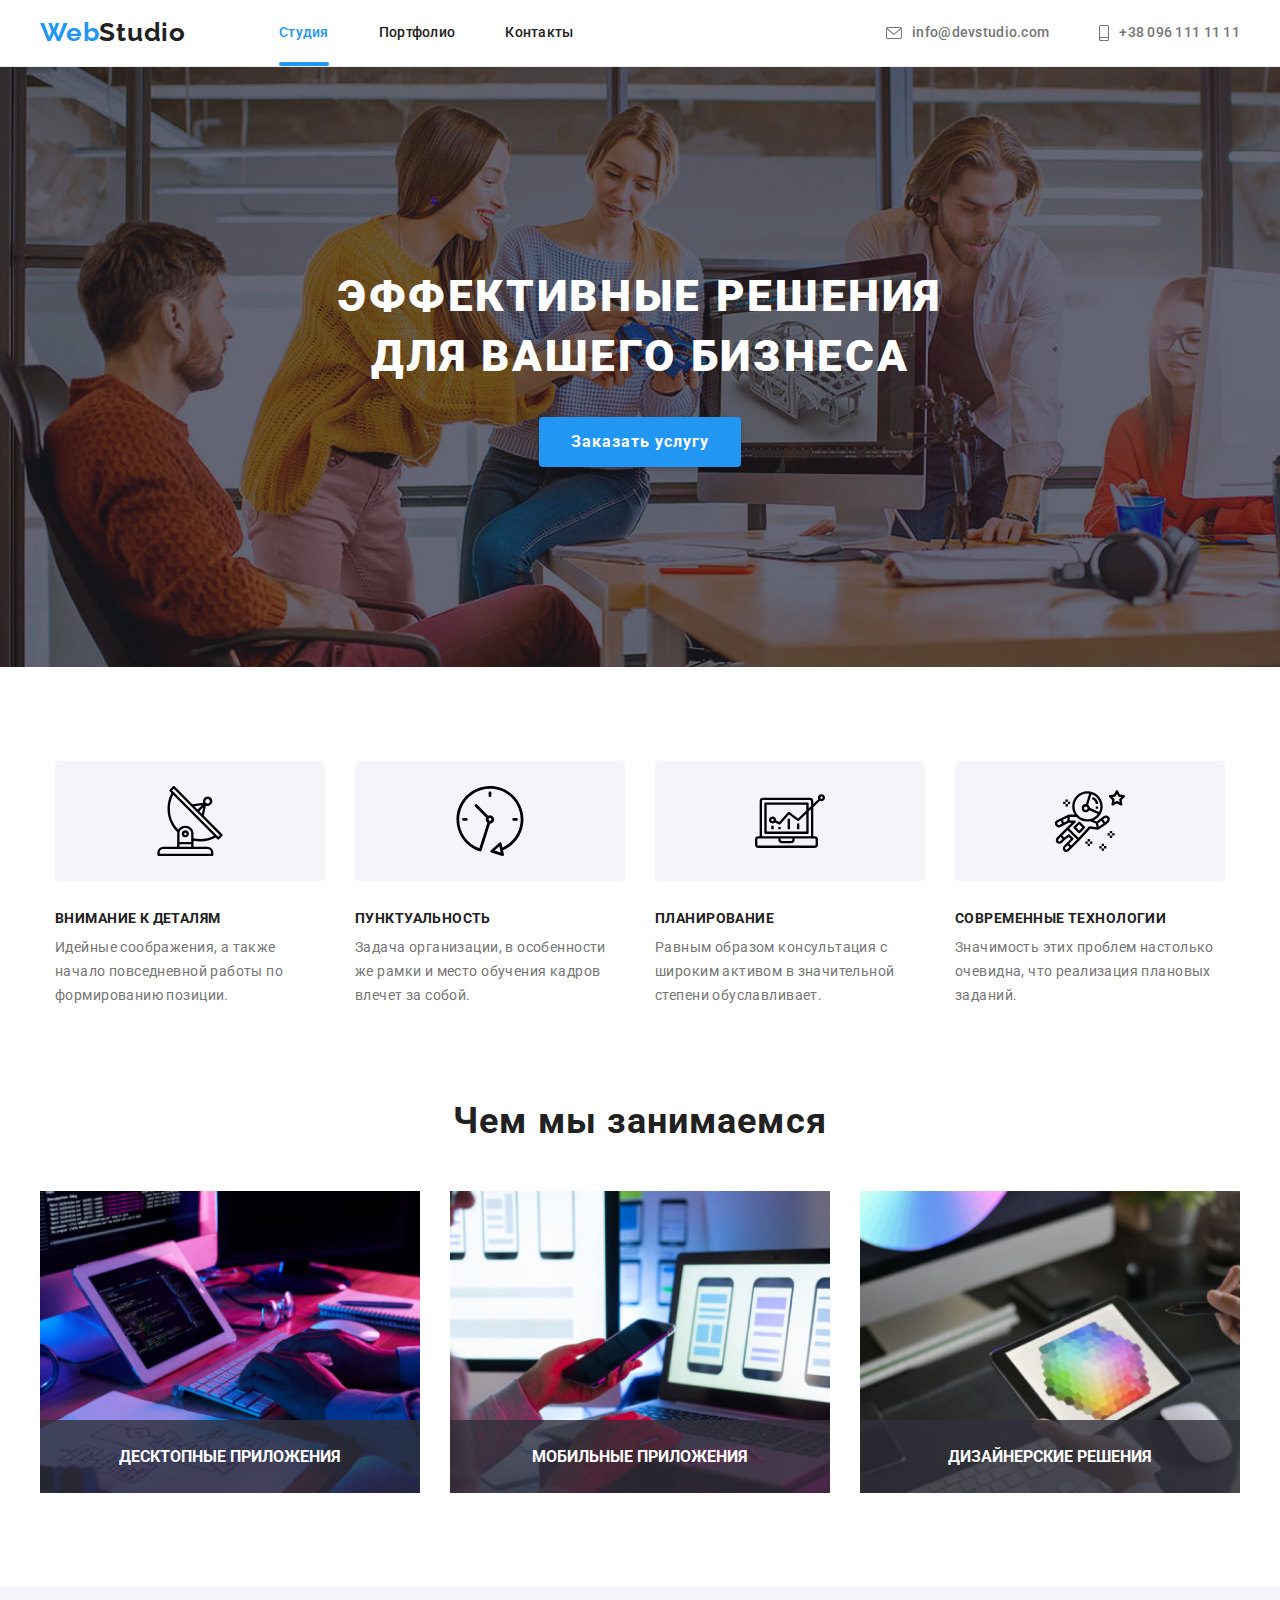
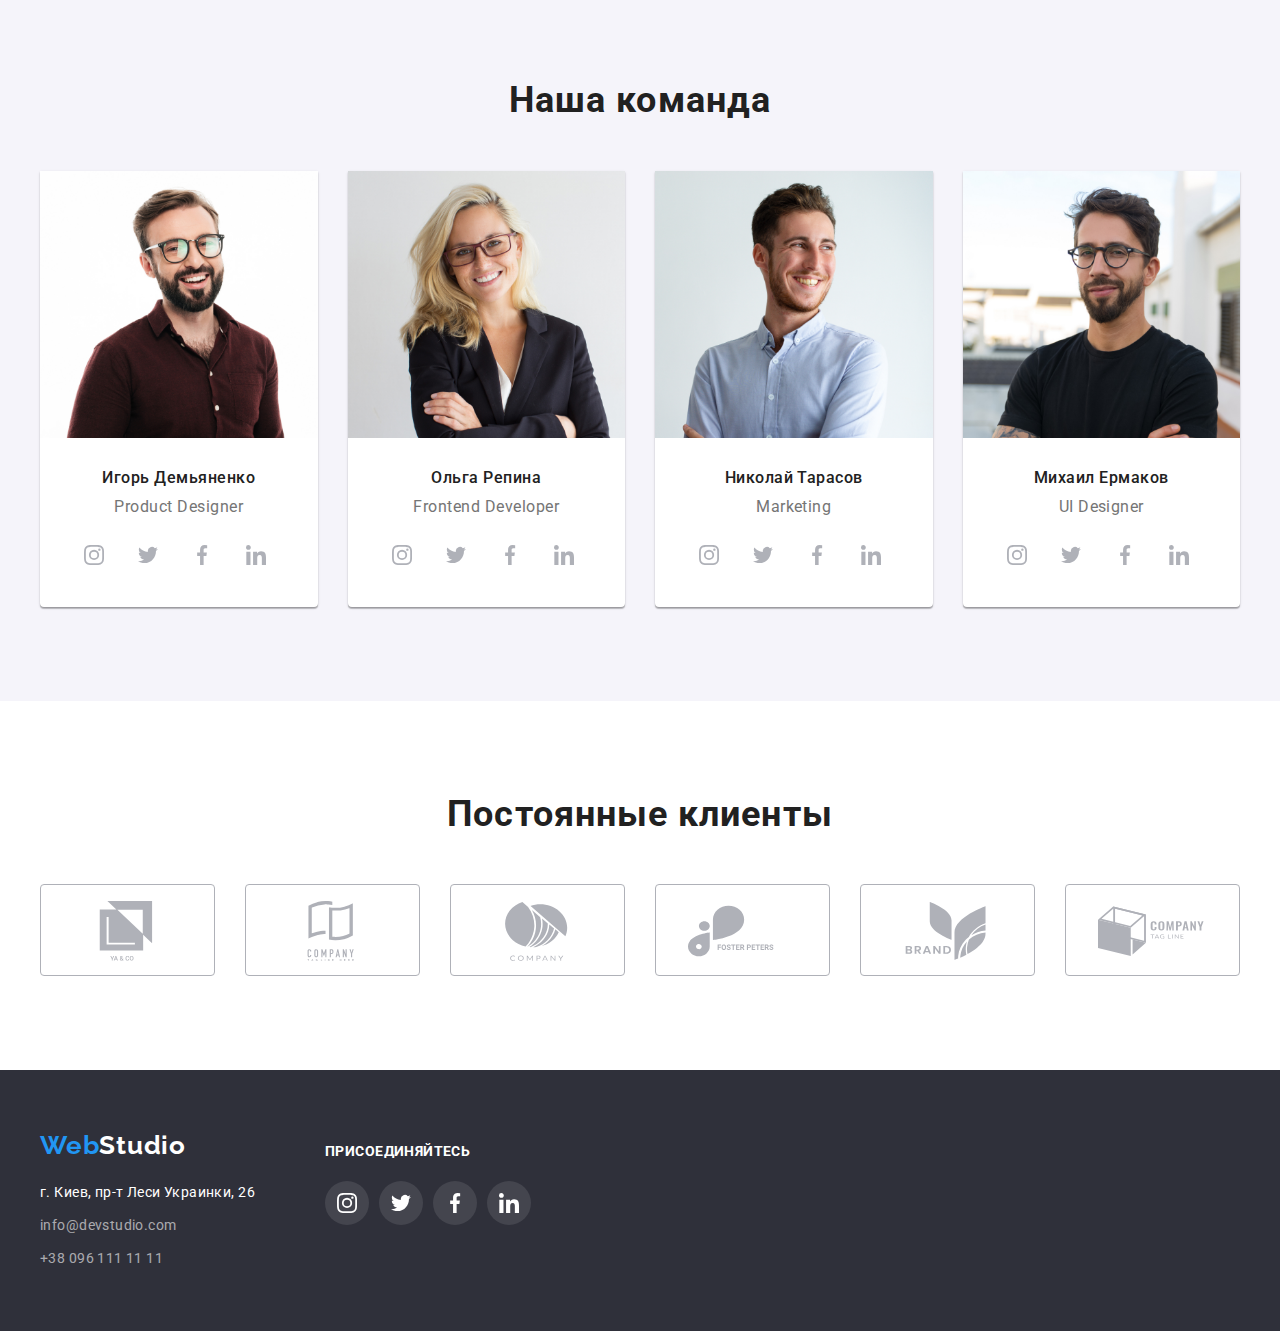
==== index.html @ 4af10d5f "initial commit" ====
<!DOCTYPE html>
<html lang="ru">
  <head>
    <meta charset="UTF-8" />
    <meta http-equiv="X-UA-Compatible" content="IE=edge" />
    <meta name="viewport" content="width=device-width, initial-scale=1.0" />
    <link href="https://fonts.googleapis.com/css2?family=Raleway:wght@700&family=Roboto:wght@400;500;700;900&display=swap" rel="stylesheet">
    <link rel="stylesheet" href="https://cdnjs.cloudflare.com/ajax/libs/modern-normalize/1.1.0/modern-normalize.min.css">
    <link rel="stylesheet" href="css/styles.css">
    <title>Студия</title>
  </head>
  <body>

    <header class="header">
      <div class="container main-nav ">
      <nav>
      <a href="index.html" class="logo"><span>Web</span>Studio</a>
        <ul class="site-nav list">
          <li class="item"><a href="index.html" class="header-link current">Студия</a></li>
          <li class="item"><a href="portfolio.html" class="header-link">Портфолио</a></li>
          <li class="item"><a href="#" class="header-link">Контакты</a></li>
        </ul>
      </nav>

        <ul class="contact-list list">
          <li class="item"><a href="mailto:info@devstudio.com" class="contact-link">
            <svg class="contact-icon" width="16px" height="12px">
              <use href="./images/icons.svg#envelope"></use>
            </svg> info@devstudio.com</a></li>

          <li class="item"><a href="tel:+380961111111" class="contact-link">
            <svg class="contact-icon" width="10px" height="16px">
              <use href="./images/icons.svg#smartphone"></use>
            </svg> +38 096 111 11 11</a></li>
        </ul>
      </div>
    </header>

    <main>
    <section class="hero section">
      <h1 class="hero-title">Эффективные решения для вашего бизнеса</h1>
      <button type="button" class="hero-btn" data-modal-open>Заказать услугу</button>
    </section>
    
    <section class="features-section section">
    <div class="container">
      <ul class="features-list list">
        <li class="item">
          <div class="icon-edit">
          <svg  width="70px" height="70px">
            <use href="./images/icons.svg#antenna"></use>
          </svg>
          </div>
          <h3>Внимание к деталям</h3>
          <p>Идейные соображения, а также начало повседневной работы по формированию позиции.</p>
        </li>

        <li class="item">
          <div class="icon-edit">
          <svg width="70px" height="70px">
            <use href="./images/icons.svg#clock"></use>
          </svg>
          </div>
          <h3>Пунктуальность</h3>
          <p>Задача организации, в особенности же рамки и место обучения кадров влечет за собой.</p>
        </li>

        <li class="item">
          <div class="icon-edit">
          <svg width="70px" height="70px">
            <use href="./images/icons.svg#diagram"></use>
          </svg>
          </div>
          <h3>Планирование</h3>
          <p>Равным образом консультация с широким активом в значительной степени обуславливает.</p>
        </li>

        <li class="item">
          <div class="icon-edit">
          <svg class="features-icon" width="70px" height="70px">
            <use href="./images/icons.svg#astronaut"></use>
          </svg>
          </div>
          <h3>Современные технологии</h3>
          <p>Значимость этих проблем настолько очевидна, что реализация плановых заданий.</p>
        </li>
      </ul>
      </div>
      </section>
      
      <section class="section">
      <div class="container">
        <h2 class="section-title">Чем мы занимаемся</h2>
          <ul class="image-list list">
            <li class="item"><img src="images/coding.jpg" alt="Кодинг" width="370" height="294">
            <p class="item-name">Десктопные приложения</p></li>
            <li class="item"><img src="images/design.jpg" alt="Дизайн" width="370" height="294">
            <p class="item-name">Мобильные приложения</p></li>
            <li class="item"><img src="images/color_scheme.jpg" alt="Цветовая схема" width="370" height="294">
            <p class="item-name">Дизайнерские решения</p></li>
          </ul>
      </div>
      </section>
    

    <section class="team-section section">
      <div class="container">
      <h2 class="section-title">Наша команда</h2>
      <ul class="team-list list">
        <li class="item card">
          <div class="card-thumb">
          <img src="images/product_designer.jpg" alt="Фото сотрудника" width="270" height="260">
          </div>
          <div class="card-content"> 
            <h3>Игорь Демьяненко</h3>
            <p>Product Designer</p>
            <ul class="team-actions list">
              <li><a href="https://www.instagram.com/" class="team-item"><svg width="20px" height="20px">
                <use href="./images/icons.svg#instagram"></use>
              </svg></a></li>

              <li><a href="https://twitter.com/" class="team-item"><svg width="20px" height="20px">
                <use href="./images/icons.svg#twitter"></use>
              </svg></a></li>

              <li><a href="https://www.facebook.com/" class="team-item"><svg width="20px" height="20px">
                <use href="./images/icons.svg#facebook"></use>
              </svg></a></li>

              <li><a href="https://www.linkedin.com/" class="team-item last"><svg width="20px" height="20px">
                <use href="./images/icons.svg#linkedin"></use>
              </svg></a></li>
            </ul>
          </div>
        </li>

        <li class="item card">
          <div class="card-thumb">
          <img src="images/frontend_developer.jpg" alt="Фото сотрудника" width="270" height="260">
          </div>
          <div class="card-content">
          <h3>Ольга Репина</h3>
          <p>Frontend Developer</p>
          <ul class="team-actions list">
            <li><a href="https://www.instagram.com/" class="team-item"><svg width="20px" height="20px">
                  <use href="./images/icons.svg#instagram"></use>
                </svg></a></li>
          
            <li><a href="https://twitter.com/" class="team-item"><svg width="20px" height="20px">
                  <use href="./images/icons.svg#twitter"></use>
                </svg></a></li>
          
            <li><a href="https://www.facebook.com/" class="team-item"><svg width="20px" height="20px">
                  <use href="./images/icons.svg#facebook"></use>
                </svg></a></li>
          
            <li><a href="https://www.linkedin.com/" class="team-item last"><svg width="20px" height="20px">
                  <use href="./images/icons.svg#linkedin"></use>
                </svg></a></li>
          </ul>
          </div>
        </li>

        <li class="item card">
          <div class="card-thumb">
          <img src="images/marketing.jpg" alt="Фото сотрудника" width="270" height="260">
          </div>
          <div class="card-content">
          <h3>Николай Тарасов</h3>
          <p>Marketing</p>
          <ul class="team-actions list">
            <li><a href="https://www.instagram.com/" class="team-item"><svg width="20px" height="20px">
                  <use href="./images/icons.svg#instagram"></use>
                </svg></a></li>
          
            <li><a href="https://twitter.com/" class="team-item"><svg width="20px" height="20px">
                  <use href="./images/icons.svg#twitter"></use>
                </svg></a></li>
          
            <li><a href="https://www.facebook.com/" class="team-item"><svg width="20px" height="20px">
                  <use href="./images/icons.svg#facebook"></use>
                </svg></a></li>
          
            <li><a href="https://www.linkedin.com/" class="team-item last"><svg width="20px" height="20px">
                  <use href="./images/icons.svg#linkedin"></use>
                </svg></a></li>
          </ul>
          </div>
        </li>

        <li class="item card">
          <div class="card-thumb">
          <img src="images/ui_designer.jpg" alt="Фото сотрудника" width="270">
          </div>
          <div class="card-content">
          <h3>Михаил Ермаков</h3>
          <p>UI Designer</p>
          <ul class="team-actions list">
            <li><a href="https://www.instagram.com/" class="team-item"><svg width="20px" height="20px">
                  <use href="./images/icons.svg#instagram"></use>
                </svg></a></li>
          
            <li><a href="https://twitter.com/" class="team-item"><svg width="20px" height="20px">
                  <use href="./images/icons.svg#twitter"></use>
                </svg></a></li>
          
            <li><a href="https://www.facebook.com/" class="team-item"><svg width="20px" height="20px">
                  <use href="./images/icons.svg#facebook"></use>
                </svg></a></li>
          
            <li><a href="https://www.linkedin.com/" class="team-item last"><svg width="20px" height="20px">
                  <use href="./images/icons.svg#linkedin"></use>
                </svg></a></li>
          </ul>
          </div>
        </li>
      </ul>
      </div>
    </section>

    <section class="clients-section section">
      <div class="container">
        <h2 class="section-title">Постоянные клиенты</h2>
        <ul class="permanent-clients list">
          <li class="item"><a href="#" class="icon-item">
              <svg width="106px" height="60px">
                <use href="./images/icons.svg#yaco"></use>
              </svg></a>
          </li>

          <li class="item"><a href="#" class="icon-item">
              <svg  width="106px" height="60px">
                <use href="./images/icons.svg#company"></use>
              </svg></a>
          </li>

          <li class="item"><a href="#" class="icon-item">
            <svg  width="106px" height="60px">
              <use href="./images/icons.svg#company2"></use>
            </svg></a>
          </li>

          <li class="item"><a href="#" class="icon-item">
            <svg  width="106px" height="60px">
              <use href="./images/icons.svg#foster-peters"></use>
            </svg></a>
          </li>

          <li class="item"><a href="#" class="icon-item">
            <svg width="106px" height="60px">
              <use href="./images/icons.svg#brand"></use>
            </svg></a>
          </li>

          <li class="item"><a href="#" class="icon-item">
            <svg width="106px" height="60px">
              <use href="./images/icons.svg#tag-line"></use>
            </svg></a>
          </li>
        </ul>
      </div>
    </section>
    </main>
    
    <footer class="footer">
      <div class="container">
        <div class="footer-container">
          <div class="footer-info">
            <a href="index.html" class="logo footer"><span>Web</span>Studio</a>
            <address class="address">г. Киев, пр-т Леси Украинки, 26</address>
            <a href="mailto:info@devstudio.com" class="footer-contact-link">info@devstudio.com</a>
            <a href="tel:+380961111111" class="footer-contact-link">+38 096 111 11 11</a>
          </div>

        <div class="footer-join">
        <b class="join">Присоединяйтесь</b>
        <ul class="team-actions list">
          <li><a href="https://www.instagram.com/" class="team-item footer-icon"><svg width="20px" height="20px">
                <use href="./images/icons.svg#instagram"></use>
              </svg></a></li>
        
          <li><a href="https://twitter.com/" class="team-item footer-icon"><svg width="20px" height="20px">
                <use href="./images/icons.svg#twitter"></use>
              </svg></a></li>
        
          <li><a href="https://www.facebook.com/" class="team-item footer-icon"><svg width="20px" height="20px">
                <use href="./images/icons.svg#facebook"></use>
              </svg></a></li>
        
          <li><a href="https://www.linkedin.com/" class="team-item last footer-icon"><svg width="20px" height="20px">
                <use href="./images/icons.svg#linkedin"></use>
              </svg></a></li>
        </ul>
        </div>
      </div>
      
      </div>
    </footer>
  

    <div class="backdrop is-hidden" data-modal>
      <div class="modal">
        <button class="modal-btn" data-modal-close>
          <svg>
          <use href="./images/icons.svg#cross"></use>
          </svg>
        </button>
      </div>
    </div>

    <script src="./js/modal.js"></script>

  </body>
</html>
---- css/styles.css ----
:root {
  --primary-text-color: #212121;
  --secondary-text-color: #757575;
  --accent-color: #2196f3;
  --background: #ffffff;
  --filter-btn-color: #f5f4fa;
  --main-font: 'Roboto', sans-serif;
  --logo-font: 'Raleway', sans-serif;
  --icon: #afb1b8;
}

*,
*::before,
*::after {
  box-sizing: border-box;
}

h1,
h2,
h3,
h4,
h5,
h6,
p {
  margin: 0;
}

img {
  display: block;
  width: 100%;
  height: auto;
}

body {
  background-color: var(--background);
  color: var(--primary-text-color);
  font-family: var(--main-font);
  margin: 0;
}

.container {
  width: 1230px;
  padding-left: 15px;
  padding-right: 15px;
  margin: 0px auto;
}

.list {
  padding: 0;
  margin: 0;
  list-style: none;
}

.section {
  padding: 94px 0px 94px 0px;
}

/* Header&footer */

.header {
  border-bottom: 1px solid #ececec;
  background: var(--background);
}
.header .list {
  font-weight: 500;
  font-size: 14px;
  line-height: 1.1;
  letter-spacing: 0.02em;
}
.header-link {
  color: inherit;
  text-decoration: none;
  padding: 26px 0px 26px 0px;
  transition: color 250ms cubic-bezier(0.4, 0, 0.2, 1);
}
.header-link:hover,
.header-link:focus {
  color: var(--accent-color);
}

.item .header-link {
  position: relative;
}
.header-link.current::after {
  content: '';
  display: block;
  position: absolute;
  bottom: 0;
  width: 100%;
  height: 4px;
  background: var(--accent-color);
  border-radius: 2px;
}

.contact-link {
  display: flex;
  color: var(--secondary-text-color);
  fill: var(--secondary-text-color);
  text-decoration: none;
  align-items: center;
  padding: 25px 0px 25px 0px;
  transition: color 250ms cubic-bezier(0.4, 0, 0.2, 1),
  fill 250ms cubic-bezier(0.4, 0, 0.2, 1);
  
}
.contact-icon {
  margin-right: 10px;
}

.main-nav,
.main-nav nav {
  display: flex;
  align-items: center;
}
.site-nav {
  display: flex;
  margin-left: 93px;
}
.site-nav .item:not(:last-child) {
  margin-right: 50px;
}

.site-nav .header-link.current {
  color: var(--accent-color);
}

.contact-list {
  display: flex;
  margin-left: auto;
}
.contact-list .item:not(:last-child) {
  margin-right: 50px;
}

.contact-link:hover,
.contact-link:focus,
.footer-contact-link:hover,
.footer-contact-link:focus {
  color: var(--accent-color);
  fill: var(--accent-color);
  
}
.footer-contact-link {
  font-size: 14px;
  line-height: 1.7;
  letter-spacing: 0.03em;
  color: rgba(255, 255, 255, 0.6);
  text-decoration: none;
  display: block;
  margin-top: 9px;
  transition: color 250ms cubic-bezier(0.4, 0, 0.2, 1),
  fill 250ms cubic-bezier(0.4, 0, 0.2, 1);
  
}

.logo {
  color: inherit;
  font-family: 'Raleway', sans-serif;
  font-weight: 700;
  font-size: 26px;
  line-height: 1.2;
  letter-spacing: 0.03em;
  text-decoration: none;
}
.logo.footer {
  color: #ffffff;
  padding: 0;
}
.logo span {
  color: var(--accent-color);
}

.footer {
  background-color: #2f303a;
  padding: 60px 0px 60px 0px;
  display: flex;
}

.address {
  margin: 20px 0px 0px 0px;
  color: #ffffff;
  font-style: normal;
  font-size: 14px;
  line-height: 1.7;
  letter-spacing: 0.03em;
}

.footer-container,
.footer-actions {
  display: flex;
}
.footer-join {
  margin-top: 12px;
  margin-left: 70px;
}
.join {
  font-weight: 700px;
  text-transform: uppercase;
  color: #ffffff;
  font-size: 14px;
  line-height: 1.2;
  letter-spacing: 0.03em;
}
.team-item.footer-icon {
  width: 44px;
  height: 44px;
  border-radius: 50%;
  margin-top: 20px;
  padding: 12px;
  fill: #ffffff;
  background-color: rgba(255, 255, 255, 0.1);
}

.team-item.footer-icon:not(:last-child) {
  margin-right: 10px;
}

/* Studio */

.hero {
  background-color: #2f303a;
  background-image: linear-gradient(rgba(47, 48, 58, 0.4), rgba(47, 48, 58, 0.4)),
    url('../images/hero.jpg');
  padding-top: 200px;
  padding-bottom: 200px;
  text-align: center;
}
.hero-title {
  width: 696px;
  color: #ffffff;
  font-weight: 900;
  font-size: 44px;
  line-height: 1.36;
  letter-spacing: 0.06em;
  text-transform: uppercase;
  margin: 0 auto;
  margin-bottom: 30px;
}
.hero-btn {
  font-family: inherit;
  font-weight: 700;
  font-size: 16px;
  line-height: 1.9;
  display: flex;
  align-items: center;
  letter-spacing: 0.06em;
  background-color: var(--accent-color);
  color: #ffffff;
  border-radius: 4px;
  padding: 10px 32px 10px 32px;
  margin: 0 auto;
  border: none;
  cursor: pointer;
  box-shadow: 0px 4px 4px rgba(0, 0, 0, 0.15);
  transition: background-color 250ms cubic-bezier(0.4, 0, 0.2, 1);
}
.hero-btn:hover,
.hero-btn:focus {
  background-color: #188cef;
}

.features-section {
  padding-bottom: 0;
}

.icon-edit {
  display: flex;
  width: 270px;
  height: 120px;
  background-color: var(--filter-btn-color);
  border-radius: 4px;
  margin-bottom: 30px;
  justify-content: center;
  align-items: center;
}

.features-list {
  display: flex;
}
.features-list .item {
  margin: 0 auto;
  width: 270px;
}
.features-list h3 {
  margin-bottom: 10px;
  font-size: 14px;
  font-weight: 700;
  line-height: 1.1;
  letter-spacing: 0.03em;
  text-transform: uppercase;
}
.features-list p {
  font-size: 14px;
  line-height: 1.7;
  letter-spacing: 0.03em;
}
.section-title {
  margin: 0 auto;
  margin-bottom: 50px;
  font-size: 36px;
  line-height: 1.1;
  text-align: center;
  letter-spacing: 0.03em;
}
.image-list {
  display: flex;
}
.image-list .item {
  margin-right: 30px;
  flex-basis: calc(100% / 3);
  position: relative;
}

.image-list .item:last-child {
  margin: 0 auto;
}

.item-name {
  position: absolute;
  padding: 27px 0px 27px 0px;
  margin-right: 30px;
  bottom: 0;
  width: 100%;
  color: #ffffff;
  font-weight: 700;
  background-color: rgba(47, 48, 58, 0.8);
  line-height: 1.2;
  text-align: center;
  text-transform: uppercase;
}

.team-section {
  background-color: #f5f4fa;
}

.team-list {
  display: flex;
}
.team-list .item {
  margin-right: 30px;
  flex-basis: calc(100% / 4);
}

.team-list .item:last-child {
  margin-right: 0;
}

.card {
  box-shadow: 0px 1px 3px rgba(0, 0, 0, 0.12), 0px 1px 1px rgba(0, 0, 0, 0.14),
    0px 2px 1px rgba(0, 0, 0, 0.2);
  border-radius: 0px 0px 4px 4px;
  background: #ffffff;
}
.card-content {
  padding: 30px 32px 30px 32px;
}
.team-list h3 {
  margin-bottom: 10px;
  font-weight: 500;
  font-size: 16px;
  line-height: 1.2;
  text-align: center;
  letter-spacing: 0.03em;
}
.team-list p {
  font-size: 16px;
  line-height: 1.2;
  text-align: center;
  letter-spacing: 0.03em;
  margin-bottom: 16px;
}

.features-list p,
.team-list p,
.cards-list p {
  color: var(--secondary-text-color);
}

/* Portfolio */

.filter-list {
  display: flex;
  justify-content: center;
  margin-bottom: 50px;
}

.filter-list .item:not(:last-child) {
  margin-right: 8px;
}

.filter-btn {
  background-color: var(--filter-btn-color);
  color: var(--primary-text-color);
  border-radius: 4px;
  padding: 6px 22px 6px 22px;
  border: none;
  font-family: var(--main-font);
  font-size: 16px;
  font-weight: 500;
  line-height: 1.6;
  text-align: center;
  letter-spacing: 0.03em;
  transition: color 250ms cubic-bezier(0.4, 0, 0.2, 1), background-color 250ms cubic-bezier(0.4, 0, 0.2, 1),
   box-shadsow 250ms cubic-bezier(0.4, 0, 0.2, 1);
}

.filter-btn:hover,
.filter-btn:focus {
  background-color: var(--accent-color);
  color: #ffffff;
  cursor: pointer;
  box-shadow: 0px 3px 1px rgba(0, 0, 0, 0.1), 0px 1px 2px rgba(0, 0, 0, 0.08),
    0px 2px 2px rgba(0, 0, 0, 0.12);
}

.cards-list {
  display: flex;
  flex-wrap: wrap;
  margin-top: -30px;
  margin-left: -30px;
}
.cards-list .item {
  position: relative;
  flex-basis: calc(100% / 3 - 30px);
  margin-left: 30px;
  margin-top: 30px;
  transition: box-shadow 250ms cubic-bezier(0.4, 0, 0.2, 1);
}
.cards-list .item:hover,
.cards-list .item:focus {
  box-shadow: 0px 1px 1px rgba(0, 0, 0, 0.12), 0px 4px 4px rgba(0, 0, 0, 0.06),
    1px 4px 6px rgba(0, 0, 0, 0.16);
}

.card-set-content {
  padding: 20px 24px 20px 24px;
  border: 1px solid #eeeeee;
}
.cards-list h3 {
  font-weight: 700;
  font-size: 18px;
  line-height: 2;
  letter-spacing: 0.06em;
  margin-bottom: 10px;
}
.cards-list p {
  line-height: 1.8;
  letter-spacing: 0.03em;
}
.cards-list a {
  text-decoration: none;
  color: inherit;
}

.card-thumb {
  position: relative;
  overflow: hidden;
}
.card-thumb .overlay {
  position: absolute;
  top: 0;
  left: 0;
  width: 100%;
  height: 100%;
  transform: translateY(100%);
  background-color: rgba(33, 150, 243, 0.9);
  transition: transform 1000ms cubic-bezier(0.4, 0, 0.2, 1), background-color 250ms cubic-bezier(0.4, 0, 0.2, 1);
  
}
.overlay p {
  font-size: 18px;
  line-height: 1.5;
  letter-spacing: 0.03em;
  margin: 63px 24px;
  color: #ffffff;
}

.cards-list .item:hover .overlay {
  transform: translateY(0);
}

/* Icons */

.team-actions {
  display: flex;
}
.team-item {
  display: block;
  width: 44px;
  height: 44px;
  padding: 12px;
  margin-right: 10px;
  border-radius: 50%;
  fill: var(--icon);
  transition: fill 250ms cubic-bezier(0.4, 0, 0.2, 1), background-color 250ms cubic-bezier(0.4, 0, 0.2, 1);
}

.team-item:hover,
.team-item:focus {
  fill: #ffffff;
  background-color: var(--accent-color);
}

.permanent-clients {
  display: flex;
}
.permanent-clients .item {
  margin-right: 30px;
  flex-basis: calc(100% / 6);
}
.permanent-clients .item:last-child,
.last {
  margin-right: 0;
}
.icon-item {
  height: 92px;
  border: 1px solid var(--icon);
  border-radius: 4px;
  padding: 16px 32px;
  display: block;
  fill: var(--icon);
  transition: fill 250ms cubic-bezier(0.4, 0, 0.2, 1), border 250ms cubic-bezier(0.4, 0, 0.2, 1);
}
.icon-item:hover,
.icon-item:focus {
  border: 1px solid var(--accent-color);
  fill: var(--accent-color);
}

/* Modal */

.backdrop {
  position: fixed;
  top: 0;
  left: 0;
  width: 100%;
  height: 100%;
  background-color: rgba(0, 0, 0, 0.2);

  opacity: 1;
  transition: opacity 250ms cubic-bezier(0.4, 0, 0.2, 1);
}

.backdrop.is-hidden {
  opacity: 0;
  pointer-events: none;
}

.backdrop.is-hidden .modal {
  transform: translate(-50%, -50%) scale(0.9);
}

.modal {
  width: 528px;
  height: 581px;

  position: absolute;
  top: 50%;
  left: 50%;

  padding: 8px 8px 543px 490px;
  background-color: #ffffff;
  box-shadow: 0px 1px 3px rgba(0, 0, 0, 0.12), 0px 1px 1px rgba(0, 0, 0, 0.14),
    0px 2px 1px rgba(0, 0, 0, 0.2);
  border-radius: 4px;

  transform: translate(-50%, -50%) scale(1);

  transition: transform 250ms cubic-bezier(0.4, 0, 0.2, 1);
}

.modal-btn {
  position: absolute;
  width: 30px;
  height: 30px;
  background: #ffffff;
  border: 1px solid rgba(0, 0, 0, 0.1);
  box-sizing: border-box;
  border-radius: 100%;
}

.modal-btn svg {
  width: 11px;
  height: 11px;
}
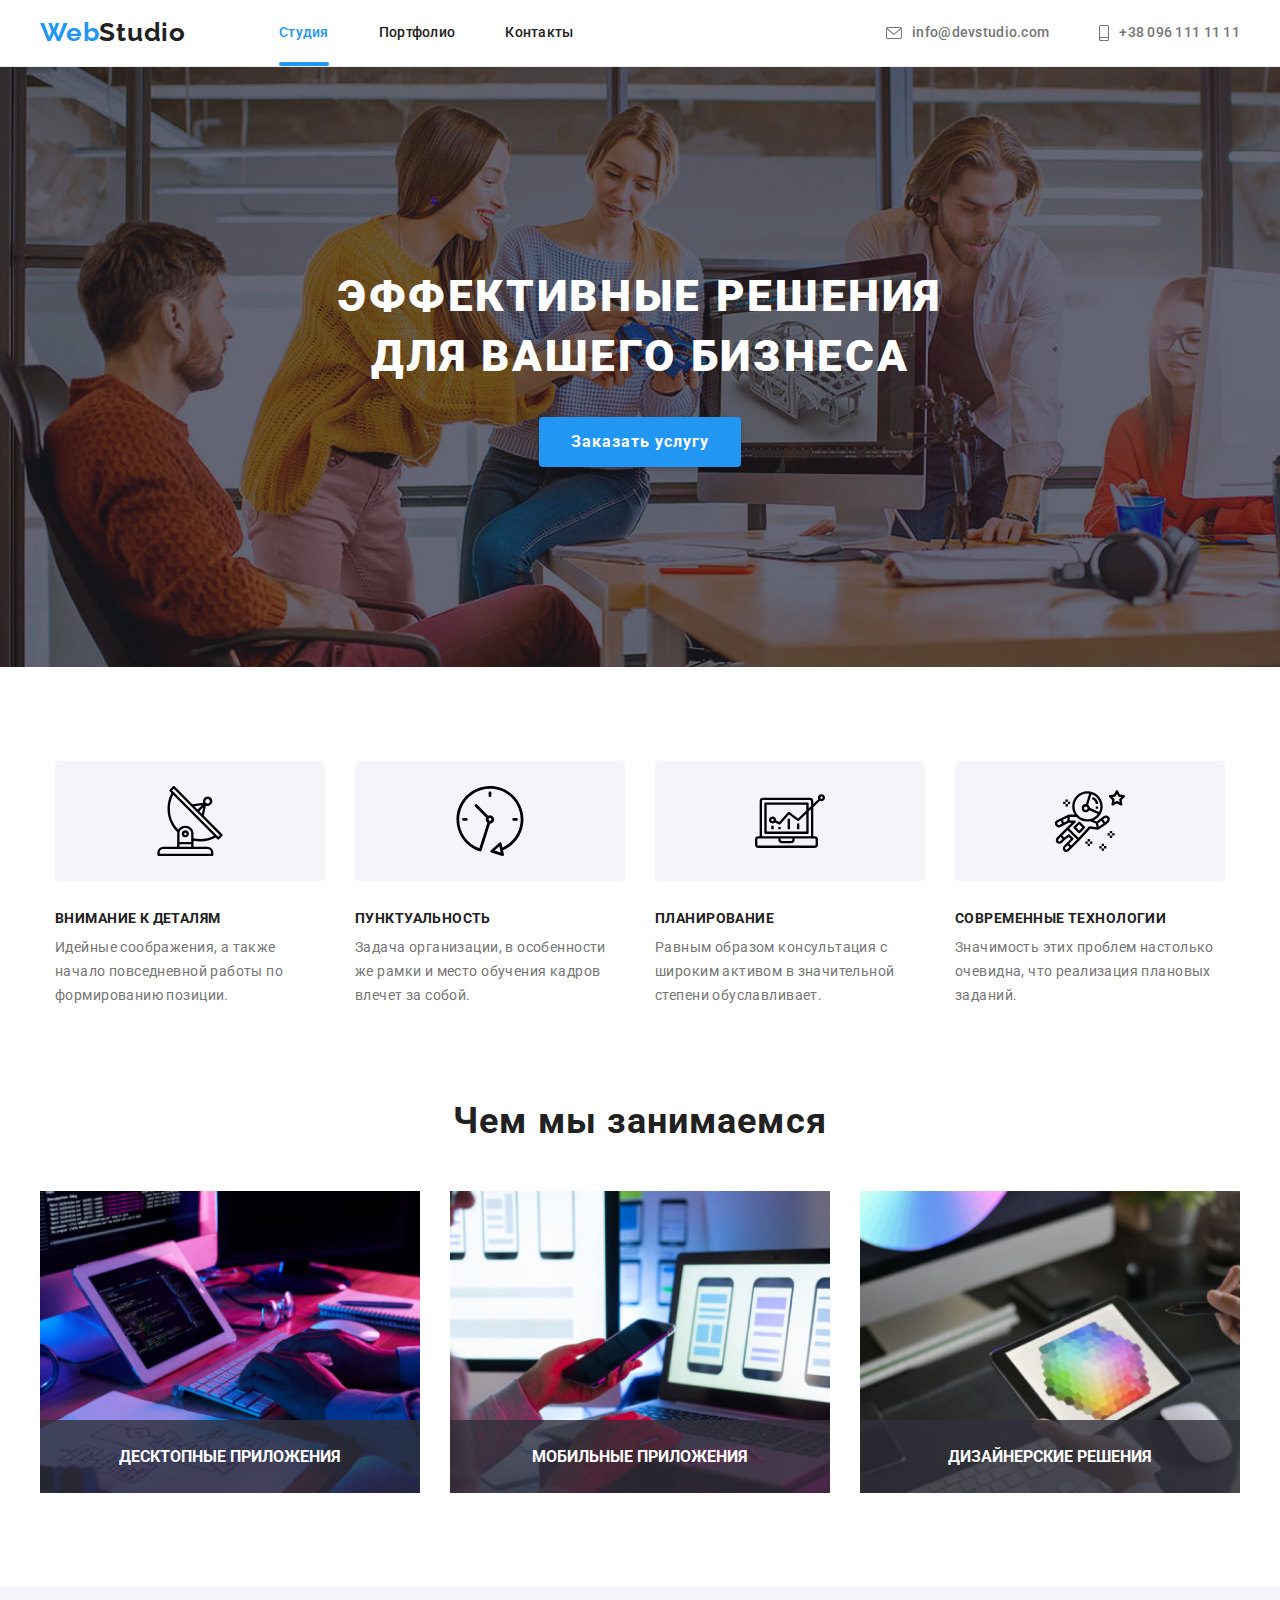
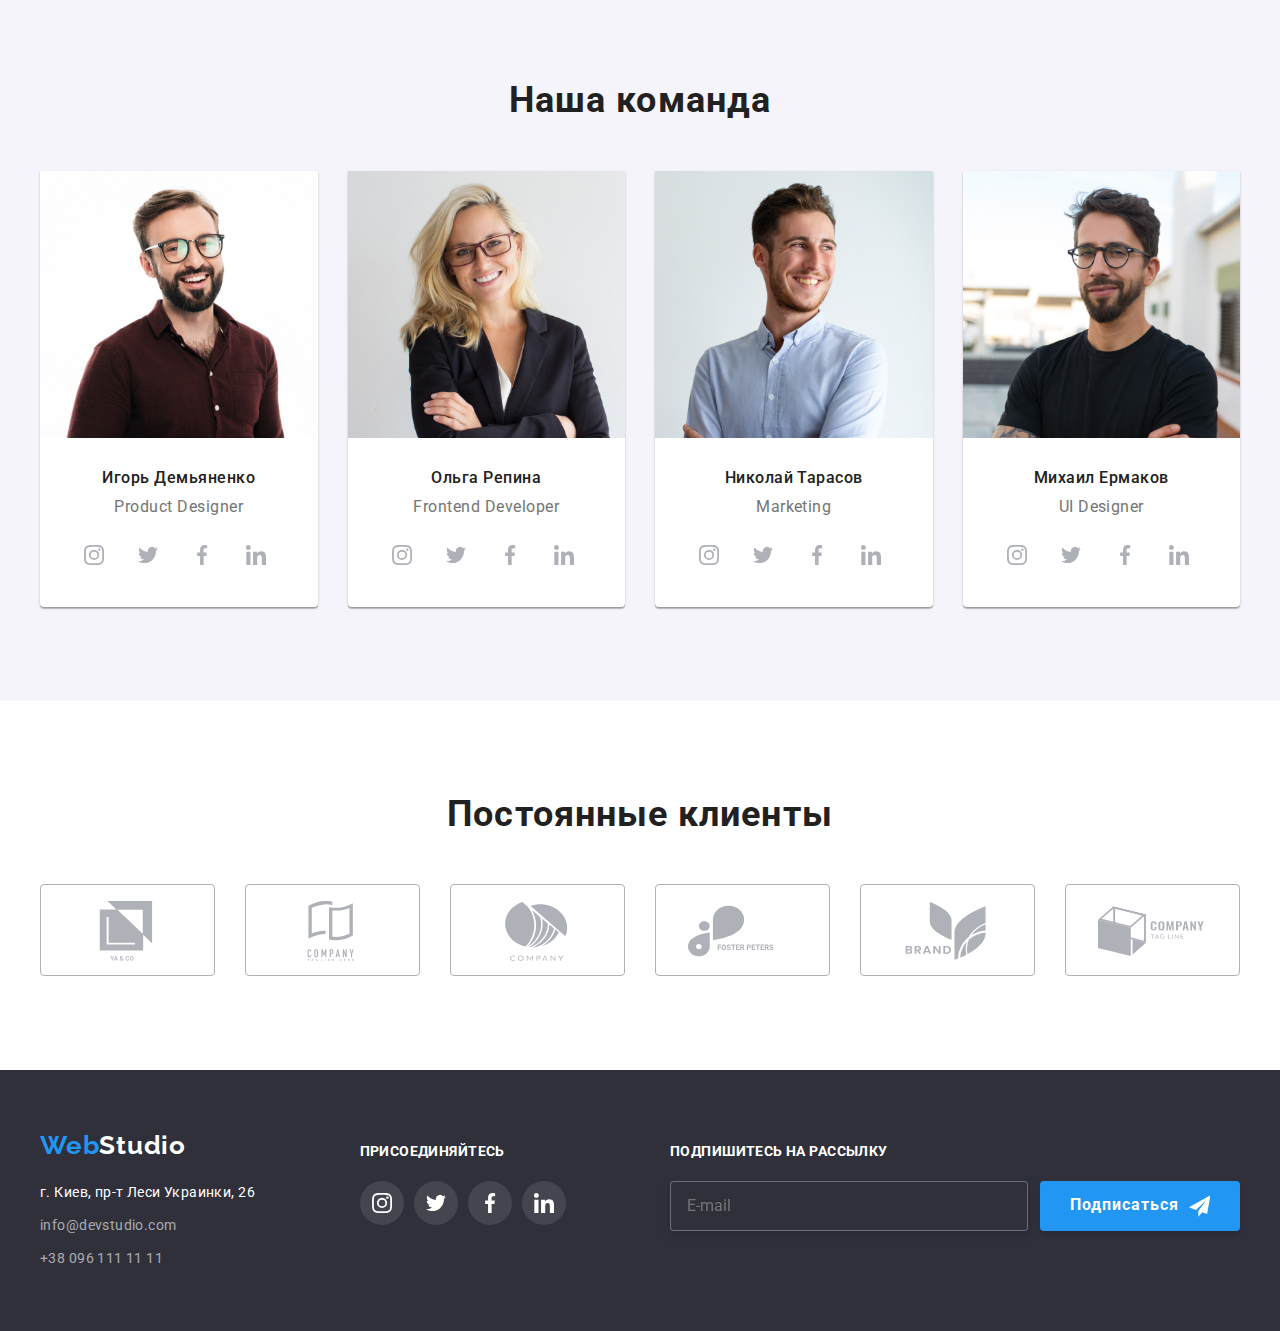
==== commit 9a365de1: "add footer form" ====
--- a/index.html
+++ b/index.html
@@ -292,6 +292,21 @@
               </svg></a></li>
         </ul>
         </div>
+
+        <div class="footer-form">
+          <b class="join">Подпишитесь на рассылку</b>
+
+          <form>
+            <input type="mail" name="mail" id="mail" placeholder="E-mail">
+            <button type="submit" class="footer-btn">Подписаться
+                <svg width="24px" height="24px">
+                  <use href="./images/icons.svg#telegram"></use>
+                </svg>
+            </button>
+            
+          </form>
+        </div>
+
       </div>
       
       </div>
@@ -305,6 +320,45 @@
           <use href="./images/icons.svg#cross"></use>
           </svg>
         </button>
+        <form class="form">
+          <h3 class="form-title">Оставьте свои данные, мы вам перезвоним</h3>
+            <div class="form-field">
+              <label for="name" class="form-label">Имя</label>
+              <input type="text" name="name" id="name">
+              <svg width="18px" height="18px" class="form-icon">
+                <use href="./images/icons.svg#person"></use>
+              </svg>
+            </div>
+
+            <div class="form-field">
+              <label for="tel" class="form-label">Телефон</label>
+              <input type="tel" name="tel" id="tel">
+              <svg width="18px" height="18px" class="form-icon">
+                <use href="./images/icons.svg#phone"></use>
+              </svg>
+          </div>
+
+            <div class="form-field">
+              <label for="mail" class="form-label">Почта</label>
+              <input type="mail" name="mail" id="mail">
+              <svg width="18px" height="18px" class="form-icon">
+                <use href="./images/icons.svg#email"></use>
+              </svg>
+              
+          </div>
+          <div class="form-field">
+          <label class="form-label">Комментарий</label>
+            <textarea name="feedback" rows="5" placeholder="Введите текст"></textarea>
+          </div>
+            
+          <div class="checkbox-thumb">
+            <input type="checkbox" name="policy" id="policy">
+            <span class="checkbox-icon"></span>
+            <label for="policy">Соглашаюсь с рассылкой и принимаю <a href="#" class="checkbox-link">Условия договора</a></label>
+          </div>
+
+          <button type="submit" class="submit-btn">Отправить</button>
+        </form>
       </div>
     </div>
 
--- a/css/styles.css
+++ b/css/styles.css
@@ -191,7 +191,7 @@
 }
 .footer-join {
   margin-top: 12px;
-  margin-left: 70px;
+  margin-left: auto;
 }
 .join {
   font-weight: 700px;
@@ -215,6 +215,56 @@
   margin-right: 10px;
 }
 
+.footer-form {
+  position: relative;
+  margin-top: 12px;
+  margin-left: auto;
+}
+
+.footer-form form {
+  display: flex;
+  flex-direction: row;
+}
+.footer-form input {
+  width: 358px;
+  margin: 20px 12px 0px 0px;
+  padding: 15px 16px;
+  border: 1px solid rgba(255, 255, 255, 0.3);
+  box-sizing: border-box;
+  filter: drop-shadow(0px 4px 4px rgba(0, 0, 0, 0.15));
+  background: #2F303A;
+  border-radius: 4px;
+}
+.footer-btn { 
+  display: flex;
+  align-items: center;
+  width: 200px;
+  height: 50px;
+  margin-top: 20px;
+  font-family: var(--main-font);
+  font-weight: 700;
+  font-size: 16px;
+  line-height: 1.9;
+  letter-spacing: 0.06em;
+  background-color: var(--accent-color);
+  color: #ffffff;
+  border-radius: 4px;
+  padding: 10px 30px 10px 30px;
+  border: none;
+  cursor: pointer;
+  box-shadow: 0px 4px 4px rgba(0, 0, 0, 0.15);
+  transition: background-color 250ms cubic-bezier(0.4, 0, 0.2, 1);
+  }
+  
+.footer-btn:hover,
+.footer-btn:focus {
+  background-color: #188cef;
+  }
+
+.footer-form svg {
+  margin-left: 10px;
+  fill: #ffffff;
+}
 /* Studio */
 
 .hero {
@@ -571,6 +621,7 @@
 
 .modal-btn {
   position: absolute;
+  z-index: 1;
   width: 30px;
   height: 30px;
   background: #ffffff;
@@ -582,4 +633,180 @@
 .modal-btn svg {
   width: 11px;
   height: 11px;
-}
+  transition: fill 250ms cubic-bezier(0.4, 0, 0.2, 1);
+}
+.modal-btn svg:hover,
+.modal-btn svg:focus {
+  fill: var(--accent-color);
+}
+
+/*Form*/
+
+.form {
+  width: 100%;
+  position: absolute;
+  top: 0;
+  left: 0;
+  bottom: 0;
+  padding: 40px;
+  outline: red 1px solid;
+}
+.form-title {
+margin-bottom: 12px;
+font-weight: 700;
+font-size: 20px;
+line-height: 1.2;
+text-align: center;
+letter-spacing: 0.03em;
+color: var(--primary-text-color);
+}
+
+.form-field {
+  position: relative;
+  display: flex;
+  flex-direction: column;
+}
+
+.form-field label {
+  margin-bottom: 4px;
+  font-family: 'Roboto';
+  font-size: 12px;
+  line-height: 1.2;
+  letter-spacing: 0.01em;  
+  color: var(--secondary-text-color);
+}
+
+.form-field input {
+  margin: 0;
+  padding: 12px 40px;
+  margin-bottom: 10px;
+  border: 1px solid rgba(33, 33, 33, 0.2);
+  box-sizing: border-box;
+  border-radius: 4px;
+  transition: border 250ms cubic-bezier(0.4, 0, 0.2, 1);
+  font-size: 16px;
+  
+}
+
+.form-icon {
+  position: absolute;
+  top: 57%;
+  left: 12px;
+  transform: translateY(-57%);
+  transition: fill 250ms cubic-bezier(0.4, 0, 0.2, 1);
+}
+
+.form-field textarea {
+  margin: 0;
+  padding: 12px 16px;
+  margin-bottom: 20px;
+  border: 1px solid rgba(33, 33, 33, 0.2);
+  box-sizing: border-box;
+  border-radius: 4px;
+  resize: none;
+}
+
+.form-field textarea::placeholder {
+  color: rgba(117, 117, 117, 0.5);
+  font-size: 14px;
+  line-height: 1.2;
+  letter-spacing: 0.01em;
+
+}
+
+.form-field input:hover,
+.form-field input:focus,
+.form-field textarea:hover,
+.form-field textarea:focus {
+  border: 1px solid var(--accent-color);
+  box-sizing: border-box;
+  border-radius: 4px;
+}
+
+.form-field input:hover~.form-icon,
+.form-field input:focus~.form-icon {
+  fill: var(--accent-color);
+}
+
+.checkbox-thumb {
+  display: flex;
+  align-items: center;
+  
+  font-size: 14px;
+  line-height: 1.7;
+  letter-spacing: 0.03em;
+  color: var(--secondary-text-color);
+}
+
+.checkbox-link {
+  color: var(--accent-color);
+}
+
+#policy {
+  position: absolute;
+  width: 1px;
+  height: 1px;
+  margin: -1px;
+  border: 0;
+  padding: 0;
+  clip: rect(0 0 0 0);
+  overflow: hidden;
+}
+#policy:checked {
+  position: absolute;
+  width: 1px;
+  height: 1px;
+  margin: -1px;
+  border: 0;
+  padding: 0;
+  clip: rect(0 0 0 0);
+  overflow: hidden;
+}
+
+.checkbox-icon {
+  width: 16px;
+  height: 15px;
+  border: #212121 2px solid;
+  border-radius: 2px;
+  margin-left: 11px;
+  margin-right: 7px;
+}
+
+#policy:checked + .checkbox-icon {
+  width: 16px;
+  height: 15px;
+  border: #2196F3 2px solid;
+  border-radius: 2px;
+  background-color: #2196F3;
+  background-image: url('./images/icons.svg#check');
+  background-size: contain;
+  background-origin: border-box;
+  fill: #ffffff;
+  margin-right: 7px;
+}
+
+.submit-btn {
+  width: 200px;
+  height: 50px;
+  padding: 10px 55px 10px 55px;
+  margin: 0 auto;
+  font-family: inherit;
+  font-weight: 700;
+  font-size: 16px;
+  line-height: 1.9;
+  display: flex;
+  align-items: center;
+  letter-spacing: 0.06em;
+  background-color: var(--accent-color);
+  color: #ffffff;
+  border-radius: 4px;
+  border: none;
+  cursor: pointer;
+  box-shadow: 0px 4px 4px rgba(0, 0, 0, 0.15);
+  transition: background-color 250ms cubic-bezier(0.4, 0, 0.2, 1);
+}
+
+.submit-btn:hover,
+.submit-btn:focus {
+  background-color: #188cef;
+}